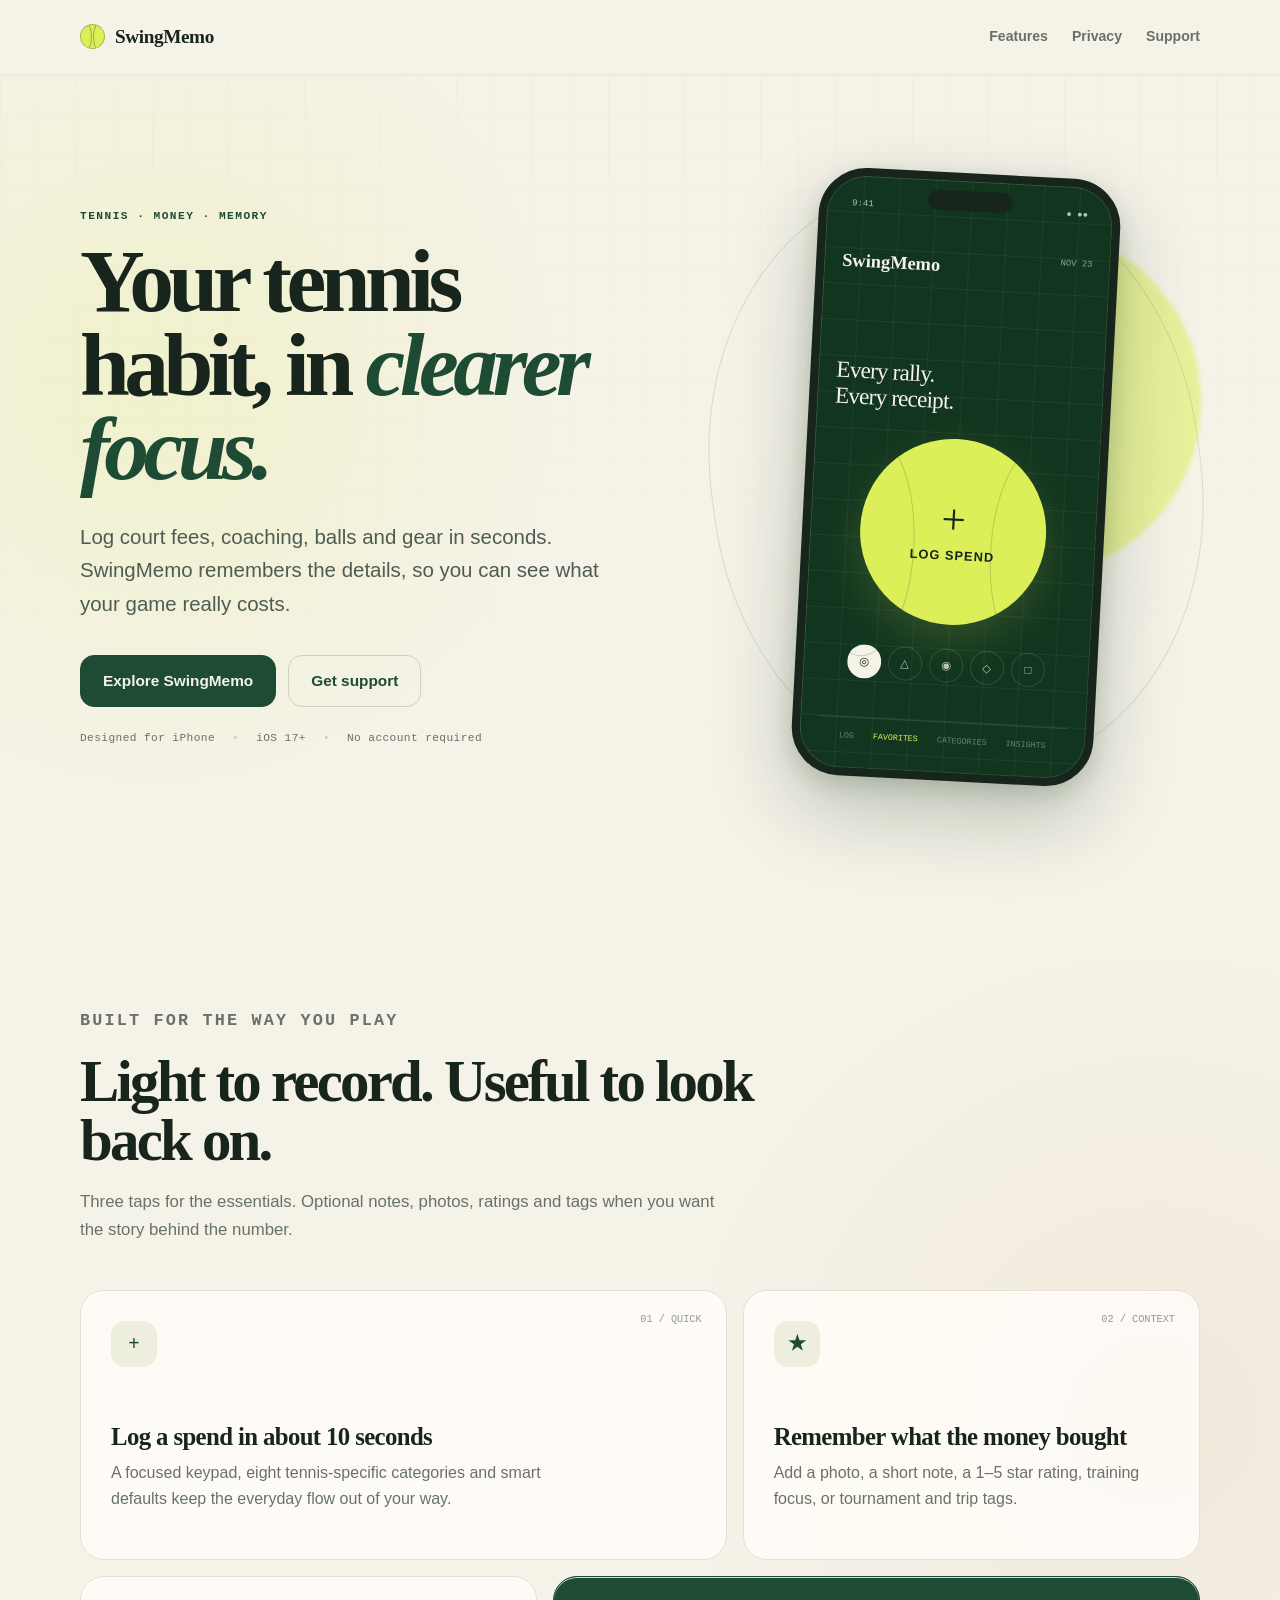
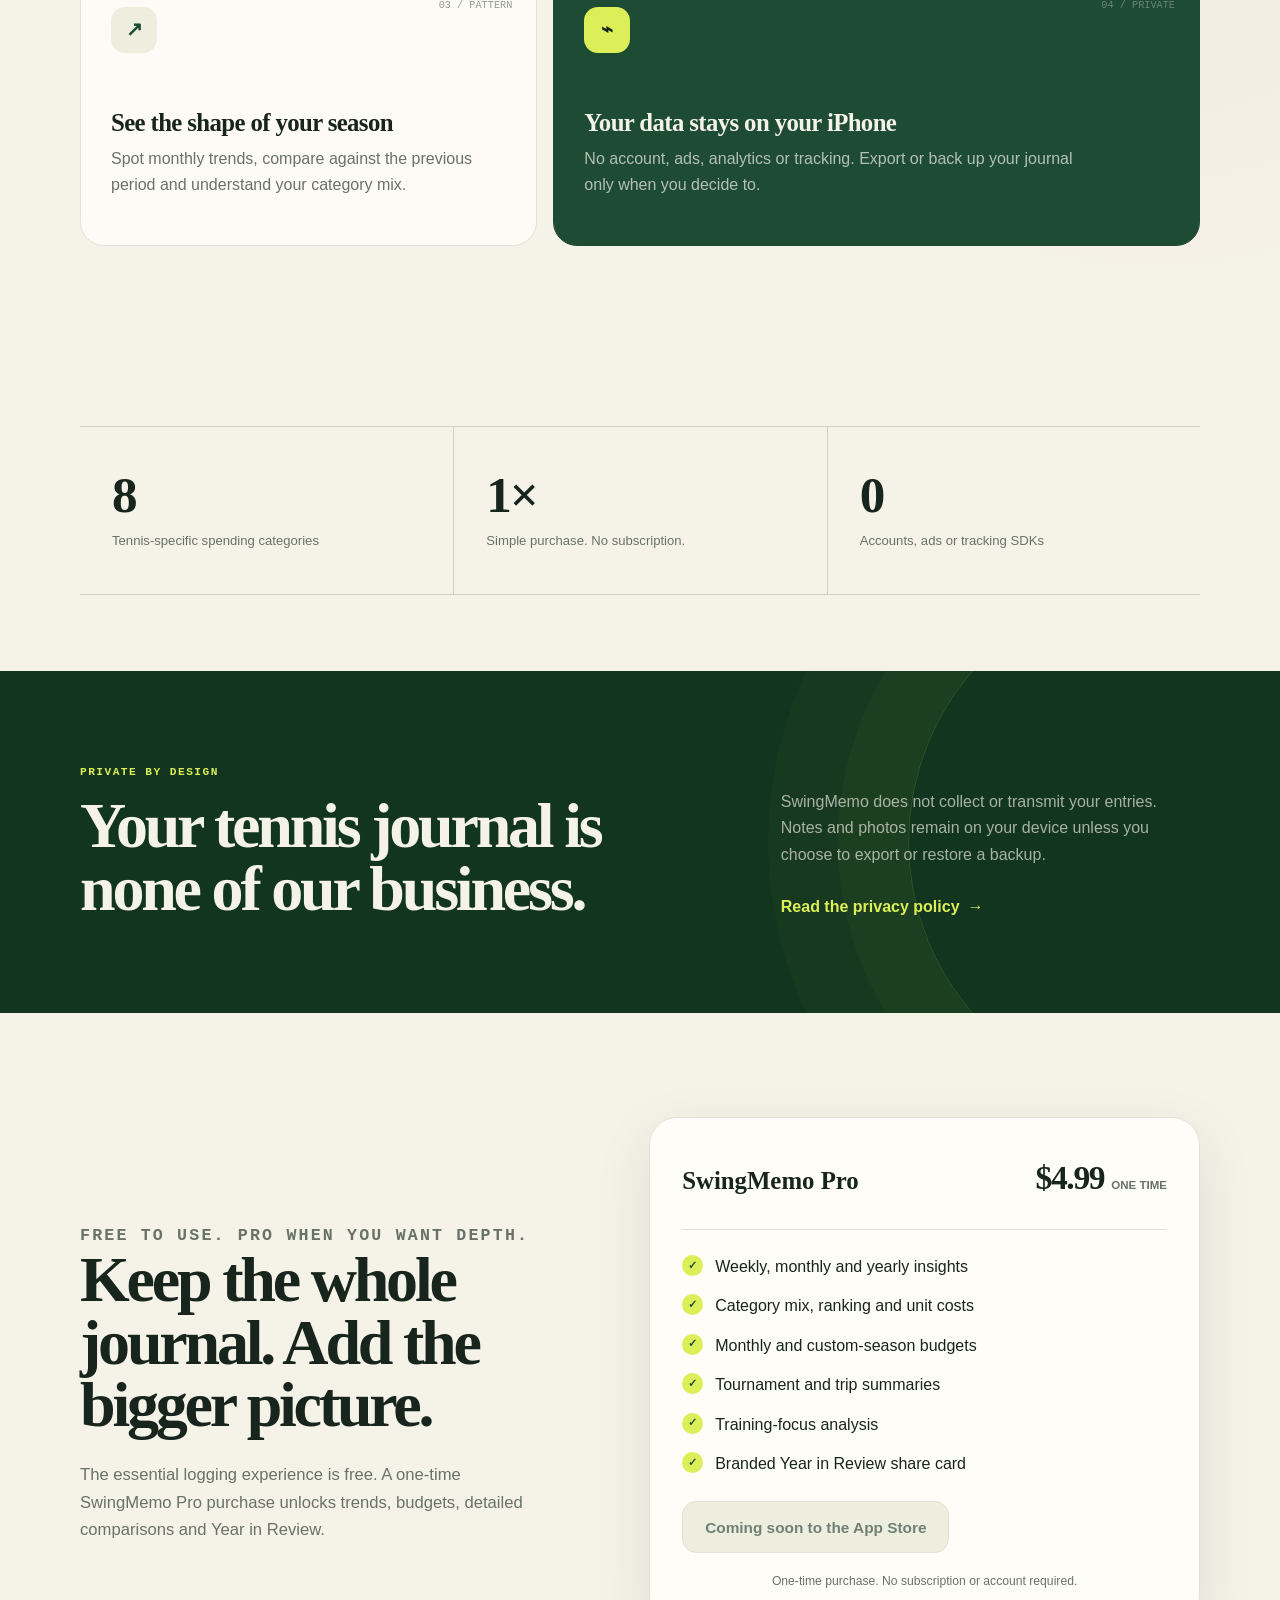
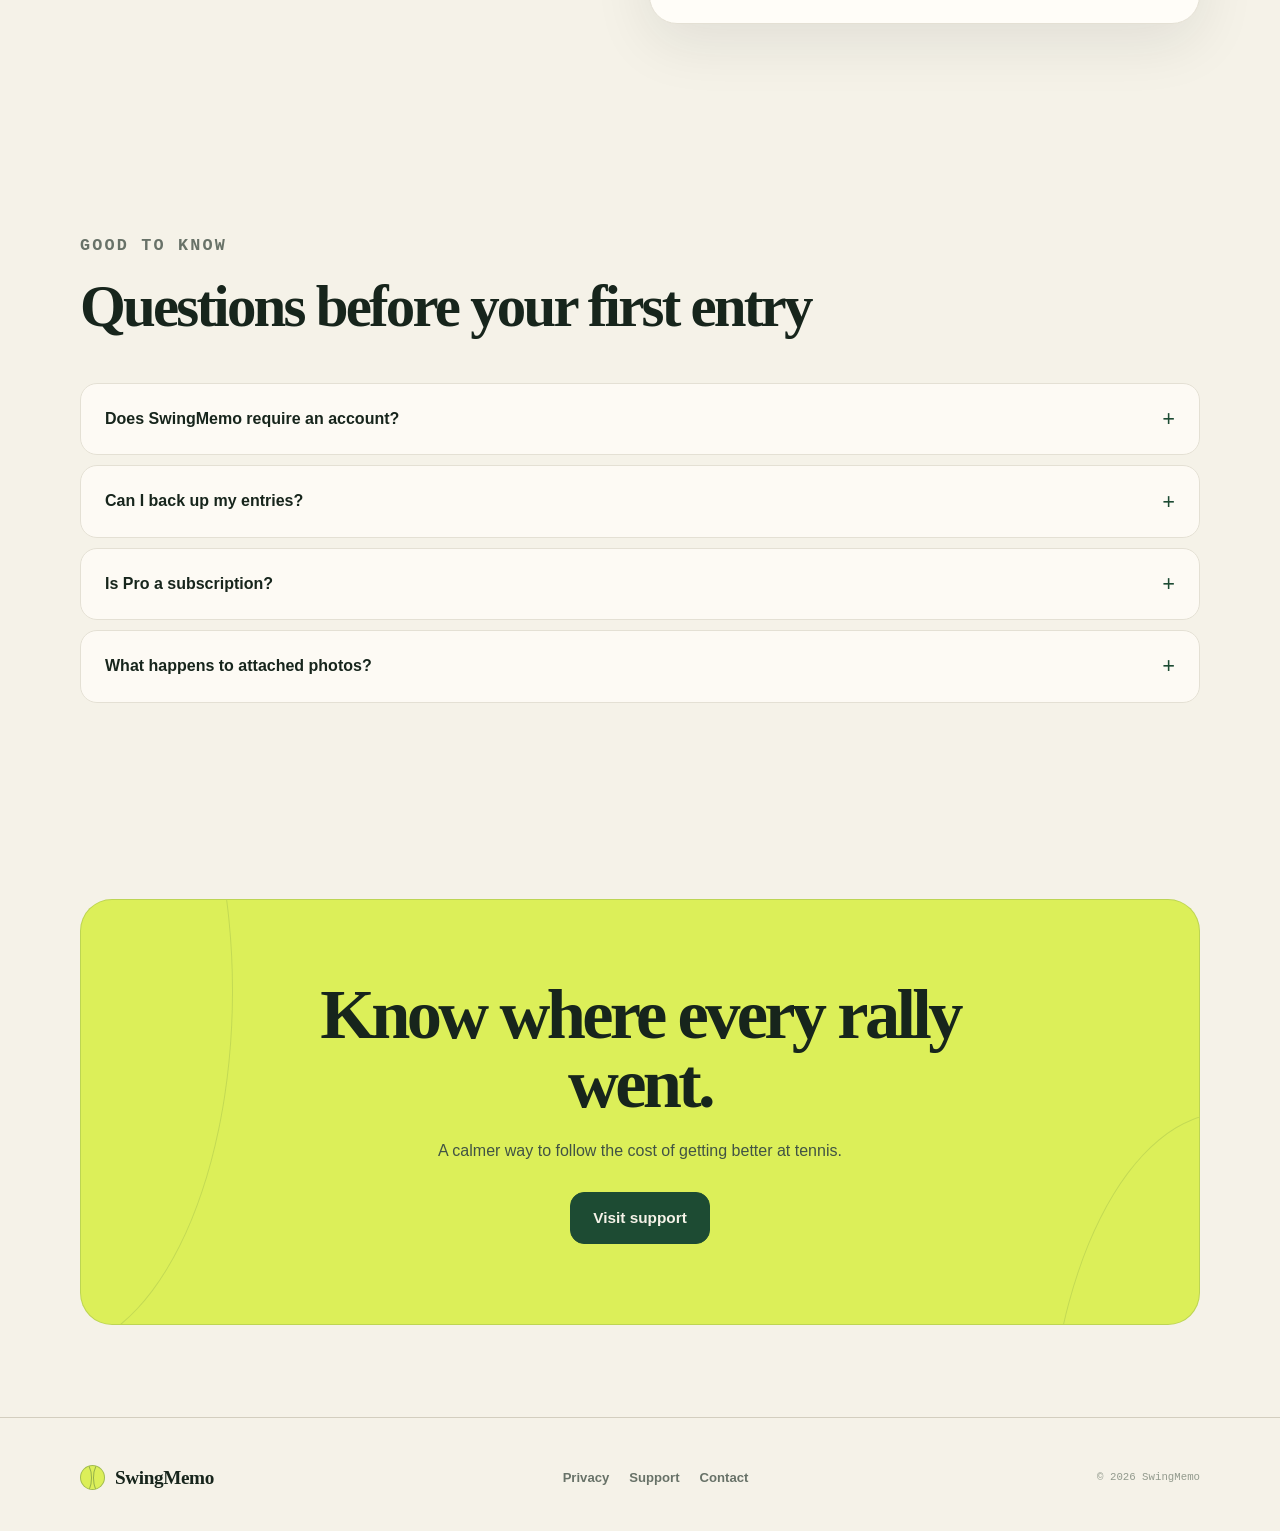
==== index.html @ 62e4d473 "Add files via upload" ====
<!doctype html>
<html lang="en">
<head>
  <meta charset="utf-8">
  <meta name="viewport" content="width=device-width, initial-scale=1">
  <title>SwingMemo — Tennis Expense Journal</title>
  <meta name="description" content="SwingMemo is a private, minimal tennis expense journal. Log court fees, coaching and gear in seconds, then see where your game budget goes.">
  <meta name="theme-color" content="#f5f2e8">
  <meta name="color-scheme" content="light">
  <meta property="og:type" content="website">
  <meta property="og:title" content="SwingMemo — Tennis Expense Journal">
  <meta property="og:description" content="Track every court fee, lesson and can of balls in seconds. See what your tennis habit really costs.">
  <meta property="og:site_name" content="SwingMemo">
  <meta name="twitter:card" content="summary">
  <link rel="icon" href="favicon.svg" type="image/svg+xml">
  <link rel="stylesheet" href="styles.css">
</head>
<body>
  <a class="skip-link" href="#main">Skip to content</a>

  <header class="site-header">
    <nav class="nav container" aria-label="Main navigation">
      <a class="brand" href="index.html" aria-label="SwingMemo home">
        <span class="brand-ball" aria-hidden="true"></span>
        <span>SwingMemo</span>
      </a>
      <div class="nav-links">
        <a href="#features">Features</a>
        <a href="#privacy">Privacy</a>
        <a href="support.html">Support</a>
      </div>
    </nav>
  </header>

  <main id="main">
    <section class="hero container" aria-labelledby="hero-title">
      <div class="hero-copy">
        <p class="eyebrow">Tennis · Money · Memory</p>
        <h1 id="hero-title">Your tennis habit, in <em>clearer focus.</em></h1>
        <p class="hero-lede">Log court fees, coaching, balls and gear in seconds. SwingMemo remembers the details, so you can see what your game really costs.</p>
        <div class="hero-actions">
          <a class="button" href="#features">Explore SwingMemo</a>
          <a class="button secondary" href="support.html">Get support</a>
        </div>
        <p class="hero-note">
          <span>Designed for iPhone</span>
          <span>iOS 17+</span>
          <span>No account required</span>
        </p>
      </div>

      <div class="phone-stage" aria-label="Preview of the SwingMemo home screen">
        <div class="phone">
          <div class="phone-status">
            <span>9:41</span>
            <span>● ●●</span>
          </div>
          <div class="phone-title">
            <span class="phone-brand">SwingMemo</span>
            <span class="phone-date">NOV 23</span>
          </div>
          <p class="phone-copy">Every rally.<br>Every receipt.</p>
          <div class="phone-cta">
            <span class="phone-plus">+</span>
            <span class="phone-cta-label">Log spend</span>
          </div>
          <div class="phone-categories" aria-hidden="true">
            <span>◎</span>
            <span>△</span>
            <span>◉</span>
            <span>◇</span>
            <span>□</span>
          </div>
          <div class="phone-tabs" aria-hidden="true">
            <span>LOG</span>
            <span>FAVORITES</span>
            <span>CATEGORIES</span>
            <span>INSIGHTS</span>
          </div>
        </div>
      </div>
    </section>

    <section class="section container" id="features" aria-labelledby="features-title">
      <div class="section-heading">
        <p class="eyebrow">Built for the way you play</p>
        <h2 id="features-title">Light to record. Useful to look back on.</h2>
        <p>Three taps for the essentials. Optional notes, photos, ratings and tags when you want the story behind the number.</p>
      </div>

      <div class="feature-grid">
        <article class="feature-card">
          <span class="feature-number">01 / QUICK</span>
          <div class="feature-icon" aria-hidden="true">+</div>
          <h3>Log a spend in about 10 seconds</h3>
          <p>A focused keypad, eight tennis-specific categories and smart defaults keep the everyday flow out of your way.</p>
        </article>
        <article class="feature-card">
          <span class="feature-number">02 / CONTEXT</span>
          <div class="feature-icon" aria-hidden="true">★</div>
          <h3>Remember what the money bought</h3>
          <p>Add a photo, a short note, a 1–5 star rating, training focus, or tournament and trip tags.</p>
        </article>
        <article class="feature-card">
          <span class="feature-number">03 / PATTERN</span>
          <div class="feature-icon" aria-hidden="true">↗</div>
          <h3>See the shape of your season</h3>
          <p>Spot monthly trends, compare against the previous period and understand your category mix.</p>
        </article>
        <article class="feature-card dark">
          <span class="feature-number">04 / PRIVATE</span>
          <div class="feature-icon" aria-hidden="true">⌁</div>
          <h3>Your data stays on your iPhone</h3>
          <p>No account, ads, analytics or tracking. Export or back up your journal only when you decide to.</p>
        </article>
      </div>
    </section>

    <section class="section-tight container" aria-label="SwingMemo product principles">
      <div class="metrics">
        <div class="metric">
          <strong>8</strong>
          <span>Tennis-specific spending categories</span>
        </div>
        <div class="metric">
          <strong>1×</strong>
          <span>Simple purchase. No subscription.</span>
        </div>
        <div class="metric">
          <strong>0</strong>
          <span>Accounts, ads or tracking SDKs</span>
        </div>
      </div>
    </section>

    <section class="privacy-band" id="privacy" aria-labelledby="privacy-title">
      <div class="container">
        <div>
          <p class="eyebrow">Private by design</p>
          <h2 id="privacy-title">Your tennis journal is none of our business.</h2>
        </div>
        <div class="privacy-copy">
          <p>SwingMemo does not collect or transmit your entries. Notes and photos remain on your device unless you choose to export or restore a backup.</p>
          <a class="text-link" href="privacy.html">Read the privacy policy</a>
        </div>
      </div>
    </section>

    <section class="section container" aria-labelledby="pricing-title">
      <div class="pricing">
        <div class="pricing-copy">
          <p class="eyebrow">Free to use. Pro when you want depth.</p>
          <h2 id="pricing-title">Keep the whole journal. Add the bigger picture.</h2>
          <p>The essential logging experience is free. A one-time SwingMemo Pro purchase unlocks trends, budgets, detailed comparisons and Year in Review.</p>
        </div>
        <div class="price-card">
          <div class="price-card-header">
            <h3>SwingMemo Pro</h3>
            <div class="price">$4.99 <small>ONE TIME</small></div>
          </div>
          <ul class="check-list">
            <li>Weekly, monthly and yearly insights</li>
            <li>Category mix, ranking and unit costs</li>
            <li>Monthly and custom-season budgets</li>
            <li>Tournament and trip summaries</li>
            <li>Training-focus analysis</li>
            <li>Branded Year in Review share card</li>
          </ul>
          <span class="button disabled" aria-label="Coming soon to the App Store">Coming soon to the App Store</span>
          <p class="price-footnote">One-time purchase. No subscription or account required.</p>
        </div>
      </div>
    </section>

    <section class="section container" aria-labelledby="faq-title">
      <div class="section-heading">
        <p class="eyebrow">Good to know</p>
        <h2 id="faq-title">Questions before your first entry</h2>
      </div>
      <div class="faq-list">
        <details>
          <summary>Does SwingMemo require an account?</summary>
          <p>No. The app works without registration and stores your journal locally on your iPhone.</p>
        </details>
        <details>
          <summary>Can I back up my entries?</summary>
          <p>Yes. You can create a complete SwingMemo backup, export a CSV, or keep daily local snapshots. See the support page for restore guidance.</p>
        </details>
        <details>
          <summary>Is Pro a subscription?</summary>
          <p>No. SwingMemo Pro is a one-time in-app purchase. There is no recurring subscription.</p>
        </details>
        <details>
          <summary>What happens to attached photos?</summary>
          <p>Photos are cropped, resized to a maximum 1600-pixel edge, compressed as JPEG and stripped of metadata before SwingMemo stores them.</p>
        </details>
      </div>
    </section>

    <section class="cta container">
      <div class="cta-card">
        <h2>Know where every rally went.</h2>
        <p>A calmer way to follow the cost of getting better at tennis.</p>
        <a class="button" href="support.html">Visit support</a>
      </div>
    </section>
  </main>

  <footer class="site-footer">
    <div class="footer-row container">
      <a class="brand" href="index.html">
        <span class="brand-ball" aria-hidden="true"></span>
        <span>SwingMemo</span>
      </a>
      <div class="footer-links">
        <a href="privacy.html">Privacy</a>
        <a href="support.html">Support</a>
        <a href="support.html#contact">Contact</a>
      </div>
      <p class="copyright">© 2026 SwingMemo</p>
    </div>
  </footer>
</body>
</html>
---- styles.css ----
:root {
  --paper: #f5f2e8;
  --paper-raised: #fbf9f2;
  --card: #fffdf8;
  --ink: #17251c;
  --forest: #1d4b33;
  --forest-deep: #12351f;
  --tennis: #dcef59;
  --tennis-deep: #b8ce2c;
  --clay: #c4663f;
  --star: #c08a2e;
  --muted: #687268;
  --faint: #929a8d;
  --line: #e4e0d4;
  --line-strong: #d3cebf;
  --surface-tint: #eeeede;
  --serif: Georgia, "Times New Roman", serif;
  --sans: -apple-system, BlinkMacSystemFont, "Segoe UI", Helvetica, Arial, sans-serif;
  --mono: "SFMono-Regular", Consolas, "Liberation Mono", monospace;
  --radius: 24px;
  --shadow: 0 18px 60px rgba(23, 37, 28, 0.09);
}

* {
  box-sizing: border-box;
}

html {
  scroll-behavior: smooth;
}

body {
  margin: 0;
  color: var(--ink);
  background:
    radial-gradient(circle at 12% 8%, rgba(220, 239, 89, 0.2), transparent 27rem),
    radial-gradient(circle at 90% 30%, rgba(196, 102, 63, 0.07), transparent 30rem),
    var(--paper);
  font-family: var(--sans);
  font-size: 16px;
  line-height: 1.65;
  -webkit-font-smoothing: antialiased;
  text-rendering: optimizeLegibility;
}

body::before {
  position: fixed;
  z-index: -1;
  inset: 0;
  background-image:
    linear-gradient(rgba(29, 75, 51, 0.025) 1px, transparent 1px),
    linear-gradient(90deg, rgba(29, 75, 51, 0.025) 1px, transparent 1px);
  background-size: 38px 38px;
  content: "";
  mask-image: linear-gradient(to bottom, black, transparent 78%);
  pointer-events: none;
}

a {
  color: var(--forest);
  text-underline-offset: 0.2em;
}

a:hover {
  color: var(--forest-deep);
}

img,
svg {
  display: block;
  max-width: 100%;
}

button,
input,
textarea {
  font: inherit;
}

.skip-link {
  position: fixed;
  z-index: 100;
  top: 12px;
  left: 12px;
  padding: 10px 16px;
  color: var(--paper);
  background: var(--forest-deep);
  border-radius: 10px;
  transform: translateY(-160%);
}

.skip-link:focus {
  transform: translateY(0);
}

.container {
  width: min(1120px, calc(100% - 40px));
  margin-inline: auto;
}

.site-header {
  position: sticky;
  z-index: 20;
  top: 0;
  border-bottom: 1px solid rgba(228, 224, 212, 0.75);
  background: rgba(245, 242, 232, 0.88);
  backdrop-filter: blur(18px);
}

.nav {
  display: flex;
  min-height: 74px;
  align-items: center;
  justify-content: space-between;
  gap: 24px;
}

.brand {
  display: inline-flex;
  align-items: center;
  gap: 10px;
  color: var(--ink);
  font-family: var(--serif);
  font-size: 1.2rem;
  font-weight: 700;
  letter-spacing: -0.02em;
  text-decoration: none;
}

.brand:hover {
  color: var(--ink);
}

.brand-ball {
  position: relative;
  width: 25px;
  height: 25px;
  flex: 0 0 25px;
  overflow: hidden;
  background: var(--tennis);
  border: 1px solid rgba(29, 75, 51, 0.3);
  border-radius: 50%;
}

.brand-ball::before,
.brand-ball::after {
  position: absolute;
  width: 20px;
  height: 36px;
  border: 1.5px solid rgba(29, 75, 51, 0.38);
  border-radius: 50%;
  content: "";
}

.brand-ball::before {
  top: -7px;
  left: -11px;
}

.brand-ball::after {
  top: -7px;
  right: -11px;
}

.nav-links {
  display: flex;
  align-items: center;
  gap: 24px;
}

.nav-links a {
  color: var(--muted);
  font-size: 0.88rem;
  font-weight: 600;
  text-decoration: none;
}

.nav-links a:hover {
  color: var(--forest);
}

.button {
  display: inline-flex;
  min-height: 52px;
  align-items: center;
  justify-content: center;
  padding: 0 22px;
  color: var(--paper);
  background: var(--forest);
  border: 1px solid var(--forest);
  border-radius: 14px;
  font-size: 0.96rem;
  font-weight: 700;
  text-decoration: none;
  transition: transform 160ms ease, background-color 160ms ease, box-shadow 160ms ease;
}

.button:hover {
  color: white;
  background: var(--forest-deep);
  box-shadow: 0 9px 24px rgba(18, 53, 31, 0.16);
  transform: translateY(-1px);
}

.button.secondary {
  color: var(--forest);
  background: transparent;
  border-color: var(--line-strong);
}

.button.secondary:hover {
  color: var(--forest-deep);
  background: var(--card);
  box-shadow: 0 7px 20px rgba(23, 37, 28, 0.08);
}

.button.disabled {
  cursor: default;
  color: #718076;
  background: var(--surface-tint);
  border-color: var(--line);
}

.button.disabled:hover {
  box-shadow: none;
  transform: none;
}

.eyebrow {
  margin: 0 0 14px;
  color: var(--forest);
  font-family: var(--mono);
  font-size: 0.7rem;
  font-weight: 700;
  letter-spacing: 0.13em;
  text-transform: uppercase;
}

.hero {
  display: grid;
  min-height: calc(100svh - 74px);
  grid-template-columns: minmax(0, 1.04fr) minmax(340px, 0.96fr);
  align-items: center;
  gap: clamp(48px, 8vw, 112px);
  padding-block: 72px 96px;
}

.hero h1,
.page-hero h1 {
  max-width: 780px;
  margin: 0;
  font-family: var(--serif);
  font-size: clamp(3.2rem, 7vw, 6.4rem);
  font-weight: 600;
  letter-spacing: -0.062em;
  line-height: 0.94;
}

.hero h1 em {
  color: var(--forest);
  font-weight: inherit;
}

.hero-lede {
  max-width: 610px;
  margin: 28px 0 0;
  color: #4f5c52;
  font-size: clamp(1.06rem, 1.6vw, 1.28rem);
  line-height: 1.65;
}

.hero-actions {
  display: flex;
  flex-wrap: wrap;
  gap: 12px;
  margin-top: 34px;
}

.hero-note {
  display: flex;
  flex-wrap: wrap;
  gap: 7px 17px;
  margin: 22px 0 0;
  color: var(--muted);
  font-family: var(--mono);
  font-size: 0.7rem;
  letter-spacing: 0.035em;
}

.hero-note span + span::before {
  margin-right: 17px;
  color: var(--line-strong);
  content: "•";
}

.phone-stage {
  position: relative;
  display: grid;
  min-height: 660px;
  place-items: center;
  isolation: isolate;
}

.phone-stage::before {
  position: absolute;
  z-index: -1;
  width: min(530px, 100%);
  aspect-ratio: 0.82;
  border: 1px solid rgba(29, 75, 51, 0.13);
  border-radius: 48%;
  content: "";
  transform: rotate(-8deg);
}

.phone-stage::after {
  position: absolute;
  z-index: -2;
  width: 350px;
  height: 350px;
  background: var(--tennis);
  border-radius: 50%;
  content: "";
  filter: blur(2px);
  opacity: 0.55;
  transform: translate(70px, -75px);
}

.phone {
  position: relative;
  width: 302px;
  height: 608px;
  overflow: hidden;
  padding: 20px 18px;
  color: var(--paper);
  background:
    linear-gradient(rgba(245, 242, 232, 0.055) 1px, transparent 1px),
    linear-gradient(90deg, rgba(245, 242, 232, 0.055) 1px, transparent 1px),
    var(--forest-deep);
  background-size: 36px 36px;
  border: 8px solid var(--ink);
  border-radius: 48px;
  box-shadow:
    0 32px 80px rgba(18, 53, 31, 0.26),
    0 8px 24px rgba(18, 53, 31, 0.16),
    inset 0 0 0 1px rgba(255, 255, 255, 0.12);
  transform: rotate(3deg);
}

.phone::before {
  position: absolute;
  top: 10px;
  left: 50%;
  width: 85px;
  height: 20px;
  background: var(--ink);
  border-radius: 999px;
  content: "";
  transform: translateX(-50%);
}

.phone-status {
  display: flex;
  padding: 1px 7px 0;
  justify-content: space-between;
  color: rgba(245, 242, 232, 0.72);
  font-family: var(--mono);
  font-size: 0.56rem;
}

.phone-title {
  display: flex;
  margin-top: 34px;
  align-items: start;
  justify-content: space-between;
}

.phone-brand {
  font-family: var(--serif);
  font-size: 1.15rem;
  font-weight: 700;
}

.phone-date {
  color: rgba(245, 242, 232, 0.58);
  font-family: var(--mono);
  font-size: 0.55rem;
}

.phone-copy {
  margin: 82px 0 0;
  font-family: var(--serif);
  font-size: 1.45rem;
  letter-spacing: -0.035em;
  line-height: 1.1;
}

.phone-cta {
  position: relative;
  display: grid;
  width: 186px;
  height: 186px;
  margin: 25px auto 0;
  place-content: center;
  color: var(--ink);
  background: var(--tennis);
  border-radius: 50%;
  box-shadow: 0 15px 40px rgba(220, 239, 89, 0.16);
  text-align: center;
}

.phone-cta::before,
.phone-cta::after {
  position: absolute;
  width: 95px;
  height: 220px;
  border: 1px solid rgba(29, 75, 51, 0.22);
  border-radius: 50%;
  content: "";
}

.phone-cta::before {
  left: -42px;
}

.phone-cta::after {
  right: -42px;
}

.phone-plus {
  font-family: var(--serif);
  font-size: 2.7rem;
  line-height: 1;
}

.phone-cta-label {
  margin-top: 4px;
  font-size: 0.8rem;
  font-weight: 800;
  letter-spacing: 0.08em;
  text-transform: uppercase;
}

.phone-categories {
  display: flex;
  margin-top: 24px;
  justify-content: center;
  gap: 7px;
}

.phone-categories span {
  display: grid;
  width: 34px;
  height: 34px;
  place-items: center;
  color: rgba(245, 242, 232, 0.76);
  border: 1px solid rgba(245, 242, 232, 0.13);
  border-radius: 50%;
  font-family: var(--serif);
  font-size: 0.72rem;
}

.phone-categories span:first-child {
  color: var(--ink);
  background: var(--paper);
}

.phone-tabs {
  position: absolute;
  right: 18px;
  bottom: 14px;
  left: 18px;
  display: flex;
  padding: 11px 12px;
  justify-content: space-around;
  border-top: 1px solid rgba(245, 242, 232, 0.12);
  color: rgba(245, 242, 232, 0.4);
  font-family: var(--mono);
  font-size: 0.52rem;
}

.phone-tabs span:nth-child(2) {
  color: var(--tennis);
}

.section {
  padding-block: 104px;
}

.section-tight {
  padding-block: 76px;
}

.section-heading {
  display: grid;
  max-width: 760px;
  gap: 18px;
  margin-bottom: 46px;
}

.section-heading.center {
  margin-inline: auto;
  text-align: center;
}

.section-heading h2 {
  margin: 0;
  font-family: var(--serif);
  font-size: clamp(2.25rem, 4.6vw, 4.1rem);
  font-weight: 600;
  letter-spacing: -0.047em;
  line-height: 1;
}

.section-heading p {
  max-width: 650px;
  margin: 0;
  color: var(--muted);
  font-size: 1.05rem;
}

.section-heading.center p {
  margin-inline: auto;
}

.feature-grid {
  display: grid;
  grid-template-columns: repeat(12, 1fr);
  gap: 16px;
}

.feature-card {
  position: relative;
  min-height: 270px;
  overflow: hidden;
  padding: 30px;
  background: rgba(255, 253, 248, 0.86);
  border: 1px solid var(--line);
  border-radius: var(--radius);
  box-shadow: 0 1px 0 rgba(255, 255, 255, 0.8) inset;
}

.feature-card:nth-child(1),
.feature-card:nth-child(4) {
  grid-column: span 7;
}

.feature-card:nth-child(2),
.feature-card:nth-child(3) {
  grid-column: span 5;
}

.feature-card.dark {
  color: var(--paper);
  background: var(--forest);
  border-color: var(--forest);
}

.feature-icon {
  display: grid;
  width: 46px;
  height: 46px;
  margin-bottom: 56px;
  place-items: center;
  color: var(--forest);
  background: var(--surface-tint);
  border-radius: 14px;
  font-family: var(--serif);
  font-size: 1.25rem;
  font-weight: 700;
}

.feature-card.dark .feature-icon {
  color: var(--ink);
  background: var(--tennis);
}

.feature-card h3 {
  margin: 0 0 9px;
  font-family: var(--serif);
  font-size: 1.55rem;
  letter-spacing: -0.025em;
  line-height: 1.12;
}

.feature-card p {
  max-width: 490px;
  margin: 0;
  color: var(--muted);
}

.feature-card.dark p {
  color: rgba(245, 242, 232, 0.7);
}

.feature-number {
  position: absolute;
  top: 20px;
  right: 24px;
  color: var(--faint);
  font-family: var(--mono);
  font-size: 0.64rem;
}

.feature-card.dark .feature-number {
  color: rgba(245, 242, 232, 0.35);
}

.metrics {
  display: grid;
  grid-template-columns: repeat(3, 1fr);
  border-block: 1px solid var(--line-strong);
}

.metric {
  padding: 42px 32px;
}

.metric + .metric {
  border-left: 1px solid var(--line-strong);
}

.metric strong {
  display: block;
  font-family: var(--serif);
  font-size: clamp(2rem, 4vw, 3.5rem);
  font-weight: 600;
  letter-spacing: -0.04em;
  line-height: 1;
}

.metric span {
  display: block;
  margin-top: 10px;
  color: var(--muted);
  font-size: 0.82rem;
}

.privacy-band {
  position: relative;
  overflow: hidden;
  padding-block: 92px;
  color: var(--paper);
  background: var(--forest-deep);
}

.privacy-band::after {
  position: absolute;
  top: 50%;
  right: -150px;
  width: 520px;
  height: 520px;
  border: 1px solid rgba(220, 239, 89, 0.15);
  border-radius: 50%;
  box-shadow:
    0 0 0 70px rgba(220, 239, 89, 0.025),
    0 0 0 140px rgba(220, 239, 89, 0.018);
  content: "";
  transform: translateY(-50%);
}

.privacy-band .container {
  position: relative;
  z-index: 1;
  display: grid;
  grid-template-columns: 1.2fr 0.8fr;
  align-items: end;
  gap: 72px;
}

.privacy-band h2 {
  max-width: 680px;
  margin: 0;
  font-family: var(--serif);
  font-size: clamp(2.4rem, 5vw, 4.8rem);
  font-weight: 600;
  letter-spacing: -0.05em;
  line-height: 0.98;
}

.privacy-band .eyebrow {
  color: var(--tennis);
}

.privacy-copy p {
  margin: 0 0 26px;
  color: rgba(245, 242, 232, 0.66);
}

.text-link {
  display: inline-flex;
  align-items: center;
  gap: 8px;
  color: var(--tennis);
  font-weight: 700;
  text-decoration: none;
}

.text-link:hover {
  color: white;
}

.text-link::after {
  content: "→";
}

.pricing {
  display: grid;
  grid-template-columns: 0.92fr 1.08fr;
  align-items: center;
  gap: clamp(44px, 8vw, 100px);
}

.pricing-copy h2 {
  max-width: 650px;
  margin: 0;
  font-family: var(--serif);
  font-size: clamp(2.4rem, 5vw, 4.7rem);
  font-weight: 600;
  letter-spacing: -0.05em;
  line-height: 0.98;
}

.pricing-copy p {
  max-width: 560px;
  margin: 24px 0 0;
  color: var(--muted);
  font-size: 1.04rem;
}

.price-card {
  padding: 32px;
  background: var(--card);
  border: 1px solid var(--line);
  border-radius: 28px;
  box-shadow: var(--shadow);
}

.price-card-header {
  display: flex;
  align-items: baseline;
  justify-content: space-between;
  gap: 16px;
  padding-bottom: 24px;
  border-bottom: 1px solid var(--line);
}

.price-card h3 {
  margin: 0;
  font-family: var(--serif);
  font-size: 1.55rem;
}

.price {
  font-family: var(--serif);
  font-size: 2.1rem;
  font-weight: 600;
  letter-spacing: -0.04em;
}

.price small {
  color: var(--muted);
  font-family: var(--sans);
  font-size: 0.72rem;
  font-weight: 600;
  letter-spacing: 0;
}

.check-list {
  display: grid;
  gap: 13px;
  margin: 24px 0;
  padding: 0;
  list-style: none;
}

.check-list li {
  display: grid;
  grid-template-columns: 23px 1fr;
  align-items: start;
  gap: 10px;
}

.check-list li::before {
  display: grid;
  width: 21px;
  height: 21px;
  margin-top: 1px;
  place-items: center;
  color: var(--forest);
  background: var(--tennis);
  border-radius: 50%;
  content: "✓";
  font-size: 0.68rem;
  font-weight: 900;
}

.price-footnote {
  margin: 18px 0 0;
  color: var(--muted);
  font-size: 0.76rem;
  text-align: center;
}

.faq-list {
  display: grid;
  gap: 10px;
}

.faq-list details {
  padding: 0 24px;
  background: rgba(255, 253, 248, 0.78);
  border: 1px solid var(--line);
  border-radius: 17px;
}

.faq-list summary {
  position: relative;
  padding: 22px 36px 22px 0;
  font-weight: 700;
  cursor: pointer;
  list-style: none;
}

.faq-list summary::-webkit-details-marker {
  display: none;
}

.faq-list summary::after {
  position: absolute;
  top: 50%;
  right: 0;
  content: "+";
  color: var(--forest);
  font-family: var(--serif);
  font-size: 1.4rem;
  transform: translateY(-50%);
}

.faq-list details[open] summary::after {
  content: "−";
}

.faq-list details p {
  max-width: 720px;
  margin: -4px 0 22px;
  color: var(--muted);
}

.cta {
  padding-block: 92px;
  text-align: center;
}

.cta-card {
  position: relative;
  overflow: hidden;
  padding: clamp(42px, 8vw, 80px) 24px;
  background: var(--tennis);
  border: 1px solid rgba(29, 75, 51, 0.16);
  border-radius: 32px;
}

.cta-card::before,
.cta-card::after {
  position: absolute;
  width: 360px;
  height: 720px;
  border: 1px solid rgba(29, 75, 51, 0.13);
  border-radius: 50%;
  content: "";
}

.cta-card::before {
  top: -270px;
  left: -210px;
}

.cta-card::after {
  right: -210px;
  bottom: -510px;
}

.cta-card h2,
.cta-card p,
.cta-card .button {
  position: relative;
  z-index: 1;
}

.cta-card h2 {
  max-width: 700px;
  margin: 0 auto;
  font-family: var(--serif);
  font-size: clamp(2.5rem, 5.5vw, 4.8rem);
  font-weight: 600;
  letter-spacing: -0.052em;
  line-height: 0.98;
}

.cta-card p {
  max-width: 560px;
  margin: 20px auto 28px;
  color: #415344;
}

.site-footer {
  padding: 40px 0 34px;
  border-top: 1px solid var(--line-strong);
}

.footer-row {
  display: flex;
  align-items: center;
  justify-content: space-between;
  gap: 24px;
}

.footer-links {
  display: flex;
  flex-wrap: wrap;
  gap: 20px;
}

.footer-links a {
  color: var(--muted);
  font-size: 0.82rem;
  font-weight: 600;
  text-decoration: none;
}

.footer-links a:hover {
  color: var(--forest);
}

.copyright {
  color: var(--faint);
  font-family: var(--mono);
  font-size: 0.67rem;
}

.page-hero {
  padding-block: 88px 66px;
  border-bottom: 1px solid var(--line-strong);
}

.page-hero h1 {
  max-width: 920px;
  font-size: clamp(3rem, 7vw, 6rem);
}

.page-lede {
  max-width: 690px;
  margin: 26px 0 0;
  color: var(--muted);
  font-size: 1.1rem;
}

.meta-line {
  display: flex;
  flex-wrap: wrap;
  gap: 8px 18px;
  margin-top: 28px;
  color: var(--faint);
  font-family: var(--mono);
  font-size: 0.68rem;
}

.legal-layout {
  display: grid;
  grid-template-columns: 220px minmax(0, 760px);
  justify-content: space-between;
  gap: 56px;
  padding-block: 72px 110px;
}

.legal-toc {
  position: sticky;
  top: 102px;
  height: fit-content;
}

.legal-toc strong {
  display: block;
  margin-bottom: 14px;
  font-family: var(--mono);
  font-size: 0.66rem;
  letter-spacing: 0.1em;
  text-transform: uppercase;
}

.legal-toc a {
  display: block;
  padding: 5px 0;
  color: var(--muted);
  font-size: 0.83rem;
  text-decoration: none;
}

.legal-toc a:hover {
  color: var(--forest);
}

.legal-content {
  min-width: 0;
}

.policy-summary {
  display: grid;
  grid-template-columns: repeat(2, 1fr);
  gap: 12px;
  margin-bottom: 52px;
}

.policy-summary div {
  padding: 22px;
  background: var(--card);
  border: 1px solid var(--line);
  border-radius: 18px;
}

.policy-summary strong {
  display: block;
  font-family: var(--serif);
  font-size: 1.05rem;
}

.policy-summary span {
  display: block;
  margin-top: 4px;
  color: var(--muted);
  font-size: 0.82rem;
}

.legal-content section {
  scroll-margin-top: 100px;
}

.legal-content section + section {
  margin-top: 46px;
  padding-top: 44px;
  border-top: 1px solid var(--line);
}

.legal-content h2 {
  margin: 0 0 16px;
  font-family: var(--serif);
  font-size: 2rem;
  letter-spacing: -0.035em;
  line-height: 1.12;
}

.legal-content h3 {
  margin: 26px 0 8px;
  font-family: var(--serif);
  font-size: 1.15rem;
}

.legal-content p,
.legal-content li {
  color: #49564d;
}

.legal-content ul {
  padding-left: 22px;
}

.legal-content li + li {
  margin-top: 7px;
}

.callout {
  margin: 26px 0;
  padding: 22px 24px;
  background: var(--surface-tint);
  border-left: 3px solid var(--forest);
  border-radius: 0 14px 14px 0;
}

.callout p {
  margin: 0;
}

.contact-panel {
  display: flex;
  align-items: center;
  justify-content: space-between;
  gap: 24px;
  margin-top: 30px;
  padding: 28px;
  background: var(--forest);
  border-radius: 20px;
  color: var(--paper);
}

.contact-panel h2 {
  margin: 0 0 5px;
}

.contact-panel p {
  margin: 0;
  color: rgba(245, 242, 232, 0.68);
}

.contact-panel .button {
  flex: 0 0 auto;
  color: var(--ink);
  background: var(--tennis);
  border-color: var(--tennis);
}

.support-grid {
  display: grid;
  grid-template-columns: 0.84fr 1.16fr;
  gap: 16px;
  padding-top: 72px;
}

.support-card {
  padding: 30px;
  background: var(--card);
  border: 1px solid var(--line);
  border-radius: var(--radius);
}

.support-card.dark {
  color: var(--paper);
  background: var(--forest-deep);
  border-color: var(--forest-deep);
}

.support-card h2 {
  margin: 0 0 14px;
  font-family: var(--serif);
  font-size: 1.8rem;
  letter-spacing: -0.03em;
}

.support-card p {
  color: var(--muted);
}

.support-card.dark p {
  color: rgba(245, 242, 232, 0.67);
}

.support-email {
  display: inline-block;
  margin: 11px 0 18px;
  color: var(--tennis);
  font-family: var(--serif);
  font-size: clamp(1.3rem, 3vw, 2rem);
  font-weight: 600;
  letter-spacing: -0.03em;
  overflow-wrap: anywhere;
}

.support-email:hover {
  color: white;
}

.contact-details {
  display: grid;
  gap: 10px;
  padding: 0;
  color: rgba(245, 242, 232, 0.7);
  font-size: 0.82rem;
  list-style: none;
}

.contact-details li {
  display: grid;
  grid-template-columns: 18px 1fr;
  gap: 8px;
}

.contact-details li::before {
  color: var(--tennis);
  content: "→";
}

.help-grid {
  display: grid;
  grid-template-columns: repeat(2, 1fr);
  gap: 12px;
  padding-block: 16px 94px;
}

.help-grid article {
  padding: 26px;
  background: rgba(255, 253, 248, 0.75);
  border: 1px solid var(--line);
  border-radius: 20px;
}

.help-grid h3 {
  margin: 0 0 8px;
  font-family: var(--serif);
  font-size: 1.25rem;
}

.help-grid p {
  margin: 0;
  color: var(--muted);
  font-size: 0.92rem;
}

@media (max-width: 900px) {
  .hero {
    min-height: auto;
    grid-template-columns: 1fr;
    padding-block: 64px 80px;
  }

  .hero-copy {
    text-align: center;
  }

  .hero h1,
  .hero-lede {
    margin-inline: auto;
  }

  .hero-actions,
  .hero-note {
    justify-content: center;
  }

  .phone-stage {
    min-height: 640px;
  }

  .privacy-band .container,
  .pricing,
  .support-grid {
    grid-template-columns: 1fr;
  }

  .privacy-band .container {
    gap: 32px;
  }

  .legal-layout {
    grid-template-columns: 1fr;
  }

  .legal-toc {
    position: static;
    display: flex;
    flex-wrap: wrap;
    gap: 5px 18px;
    padding-bottom: 24px;
    border-bottom: 1px solid var(--line);
  }

  .legal-toc strong {
    flex-basis: 100%;
  }
}

@media (max-width: 700px) {
  .container {
    width: min(100% - 28px, 1120px);
  }

  .nav {
    min-height: 66px;
  }

  .nav-links {
    gap: 15px;
  }

  .nav-links a:first-child {
    display: none;
  }

  .hero {
    padding-top: 52px;
  }

  .hero h1,
  .page-hero h1 {
    font-size: clamp(2.85rem, 14vw, 4.4rem);
  }

  .hero-actions .button {
    width: 100%;
  }

  .hero-note span + span::before {
    content: none;
  }

  .phone-stage {
    min-height: 580px;
  }

  .phone {
    width: 270px;
    height: 544px;
    border-radius: 43px;
  }

  .phone-copy {
    margin-top: 66px;
  }

  .phone-cta {
    width: 164px;
    height: 164px;
  }

  .section {
    padding-block: 76px;
  }

  .section-heading {
    margin-bottom: 32px;
  }

  .feature-grid {
    grid-template-columns: 1fr;
  }

  .feature-card {
    min-height: 240px;
  }

  .feature-card:nth-child(n) {
    grid-column: auto;
  }

  .feature-icon {
    margin-bottom: 38px;
  }

  .metrics {
    grid-template-columns: 1fr;
  }

  .metric {
    padding: 28px 0;
  }

  .metric + .metric {
    border-top: 1px solid var(--line-strong);
    border-left: 0;
  }

  .privacy-band {
    padding-block: 72px;
  }

  .policy-summary,
  .help-grid {
    grid-template-columns: 1fr;
  }

  .legal-layout {
    padding-top: 44px;
  }

  .contact-panel {
    align-items: stretch;
    flex-direction: column;
  }

  .support-grid {
    padding-top: 44px;
  }

  .footer-row {
    align-items: flex-start;
    flex-direction: column;
  }
}

@media (prefers-reduced-motion: reduce) {
  html {
    scroll-behavior: auto;
  }

  *,
  *::before,
  *::after {
    transition-duration: 0.01ms !important;
  }
}
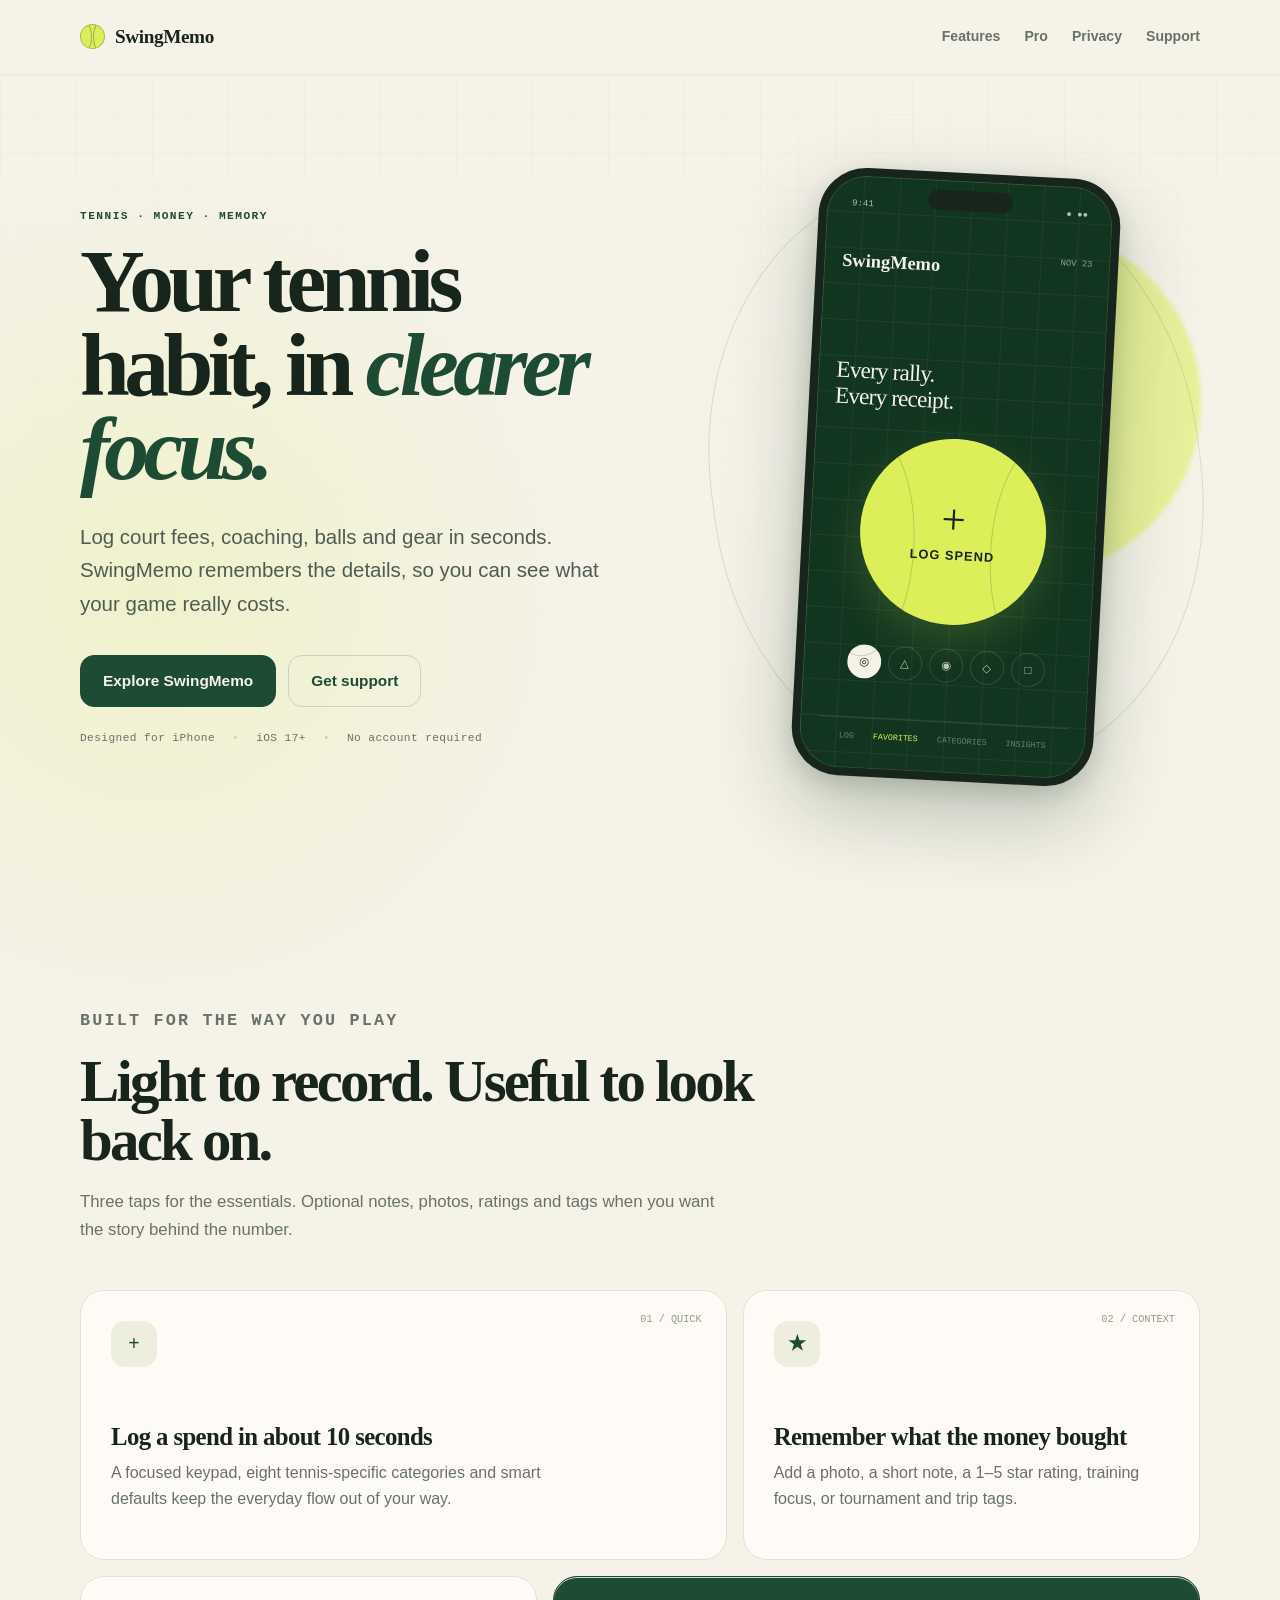
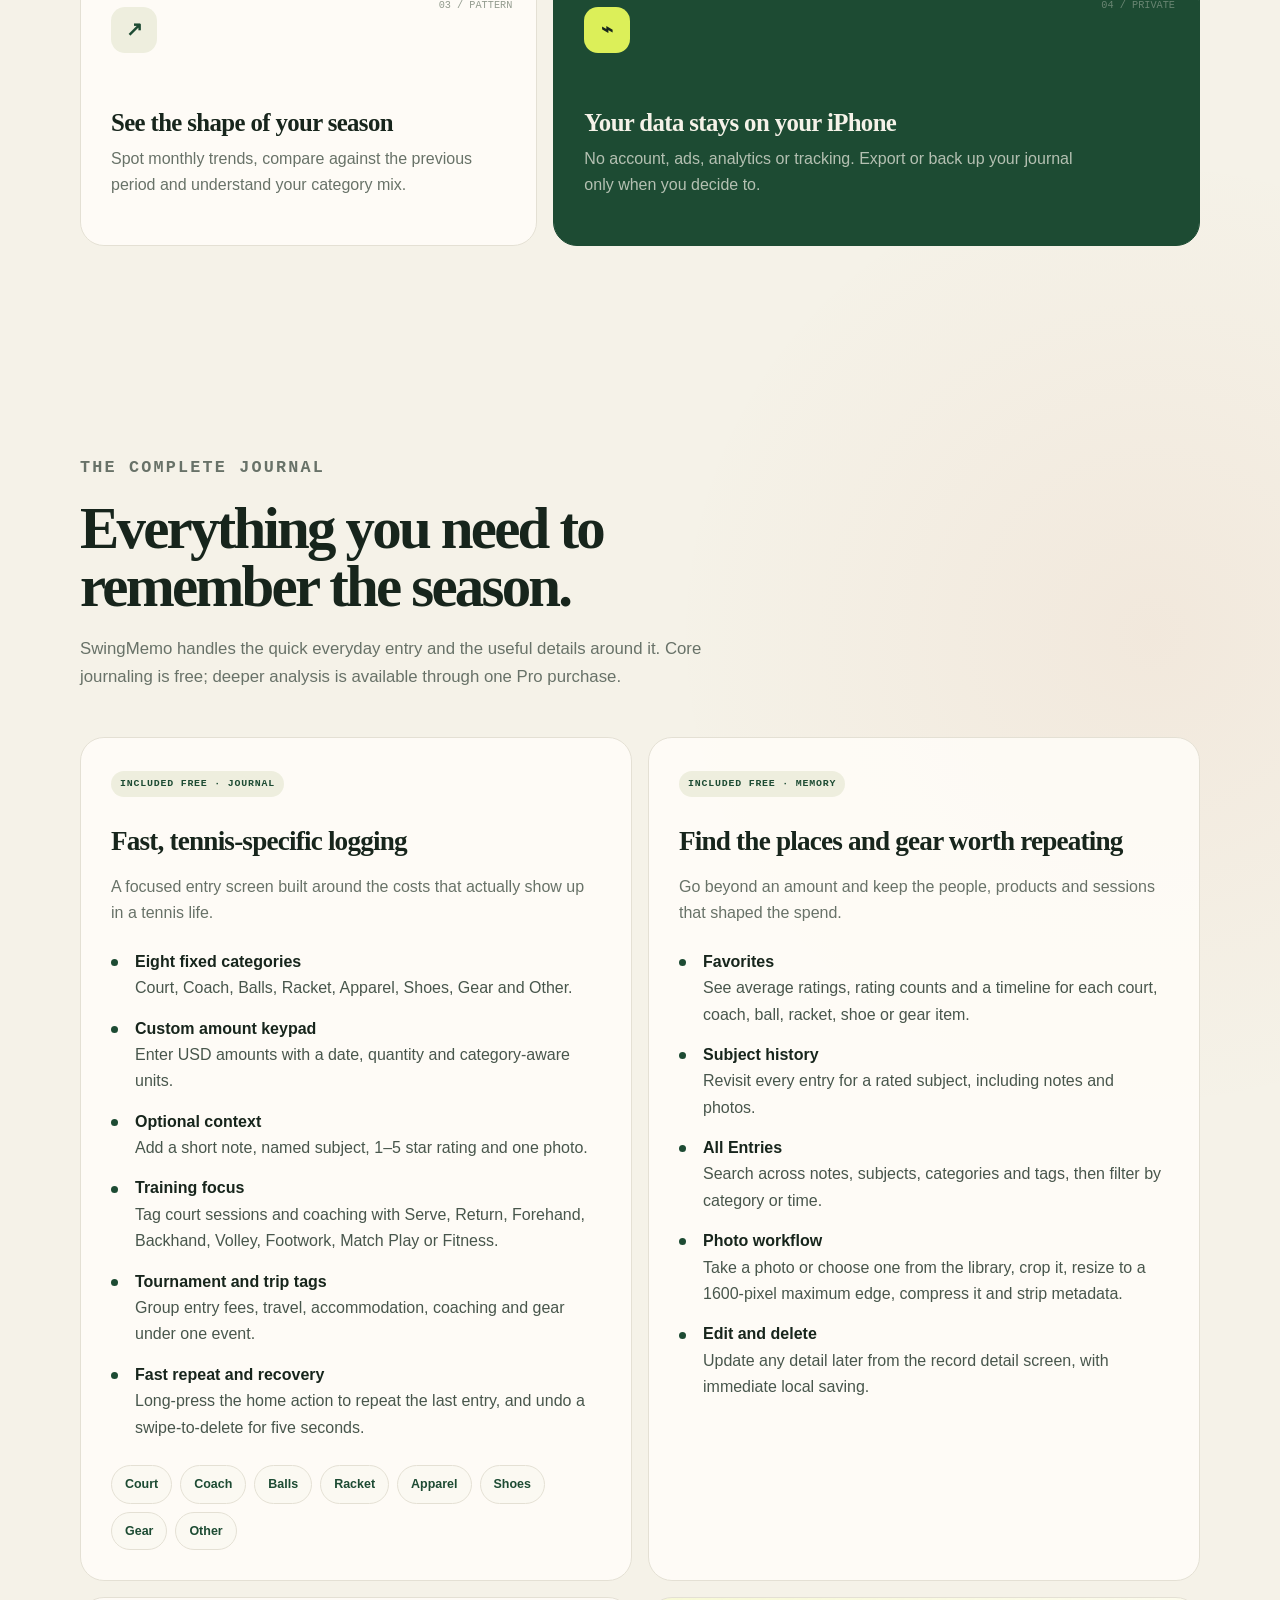
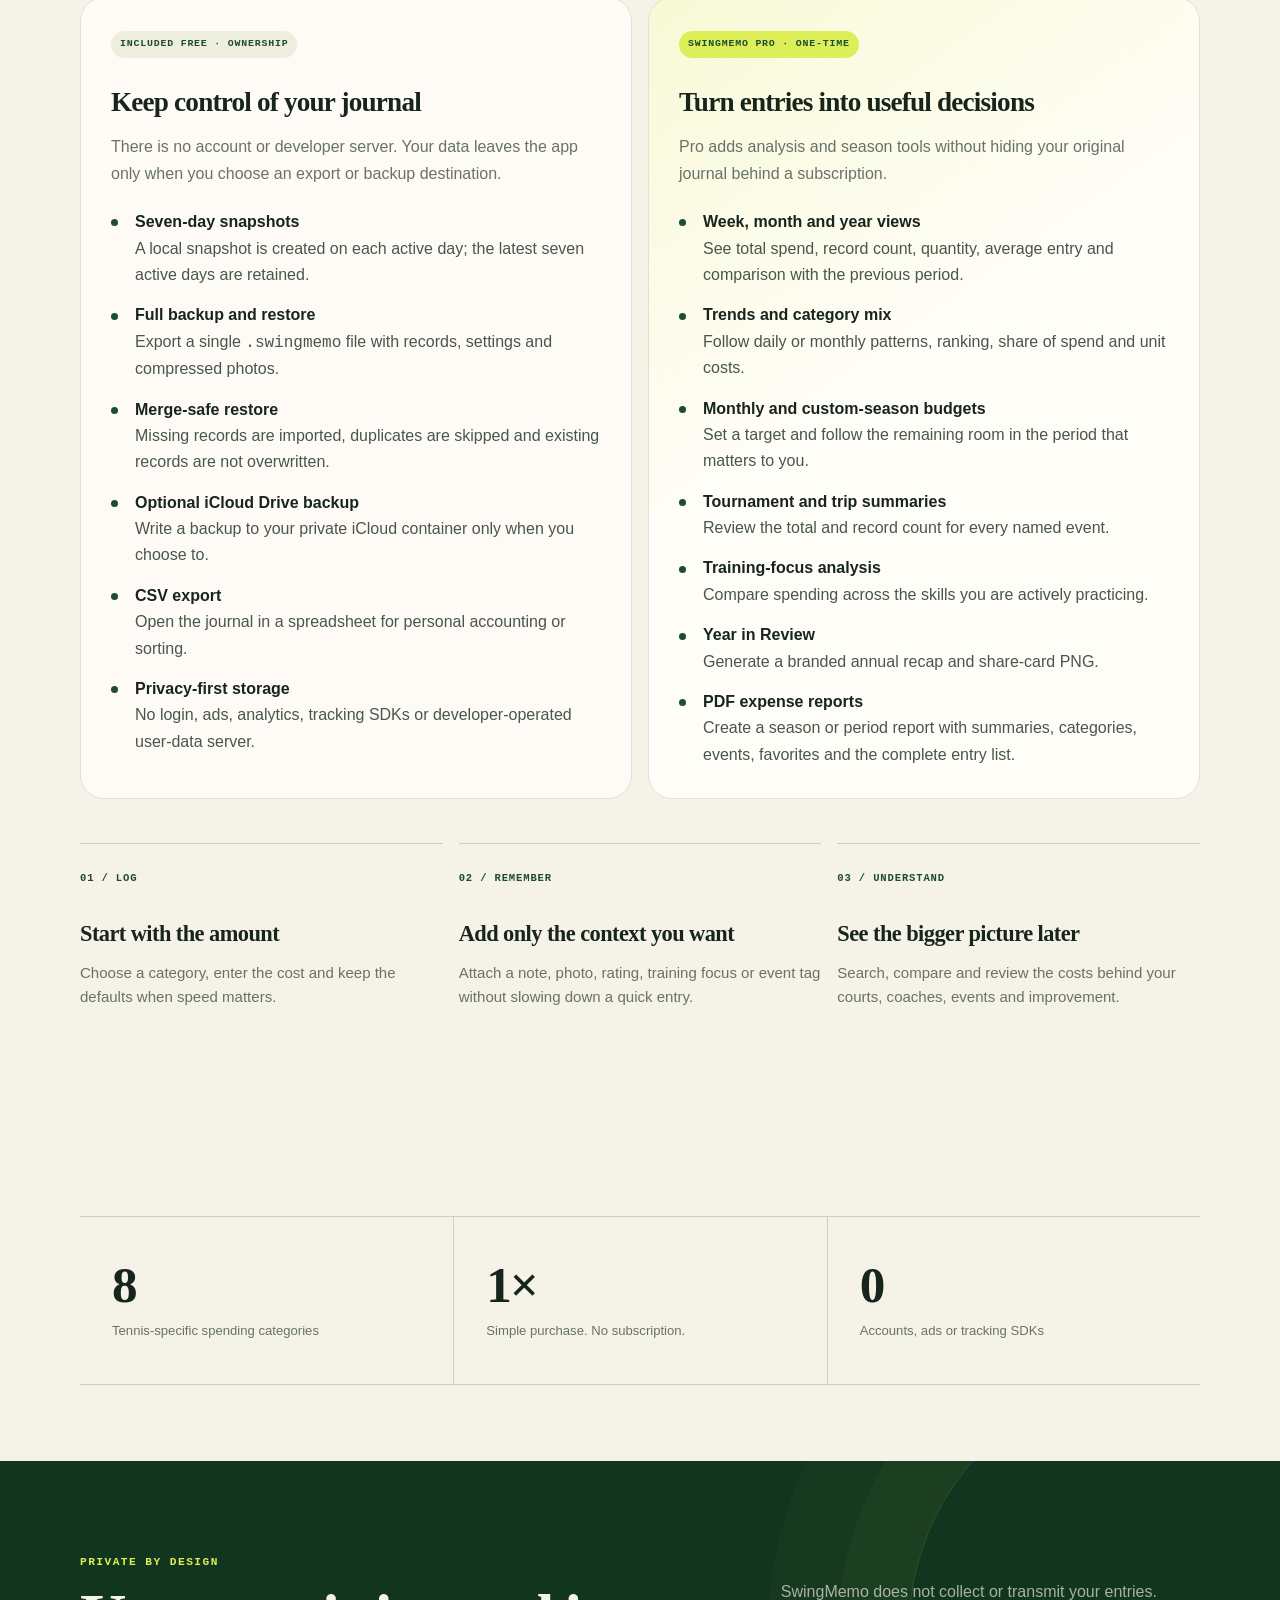
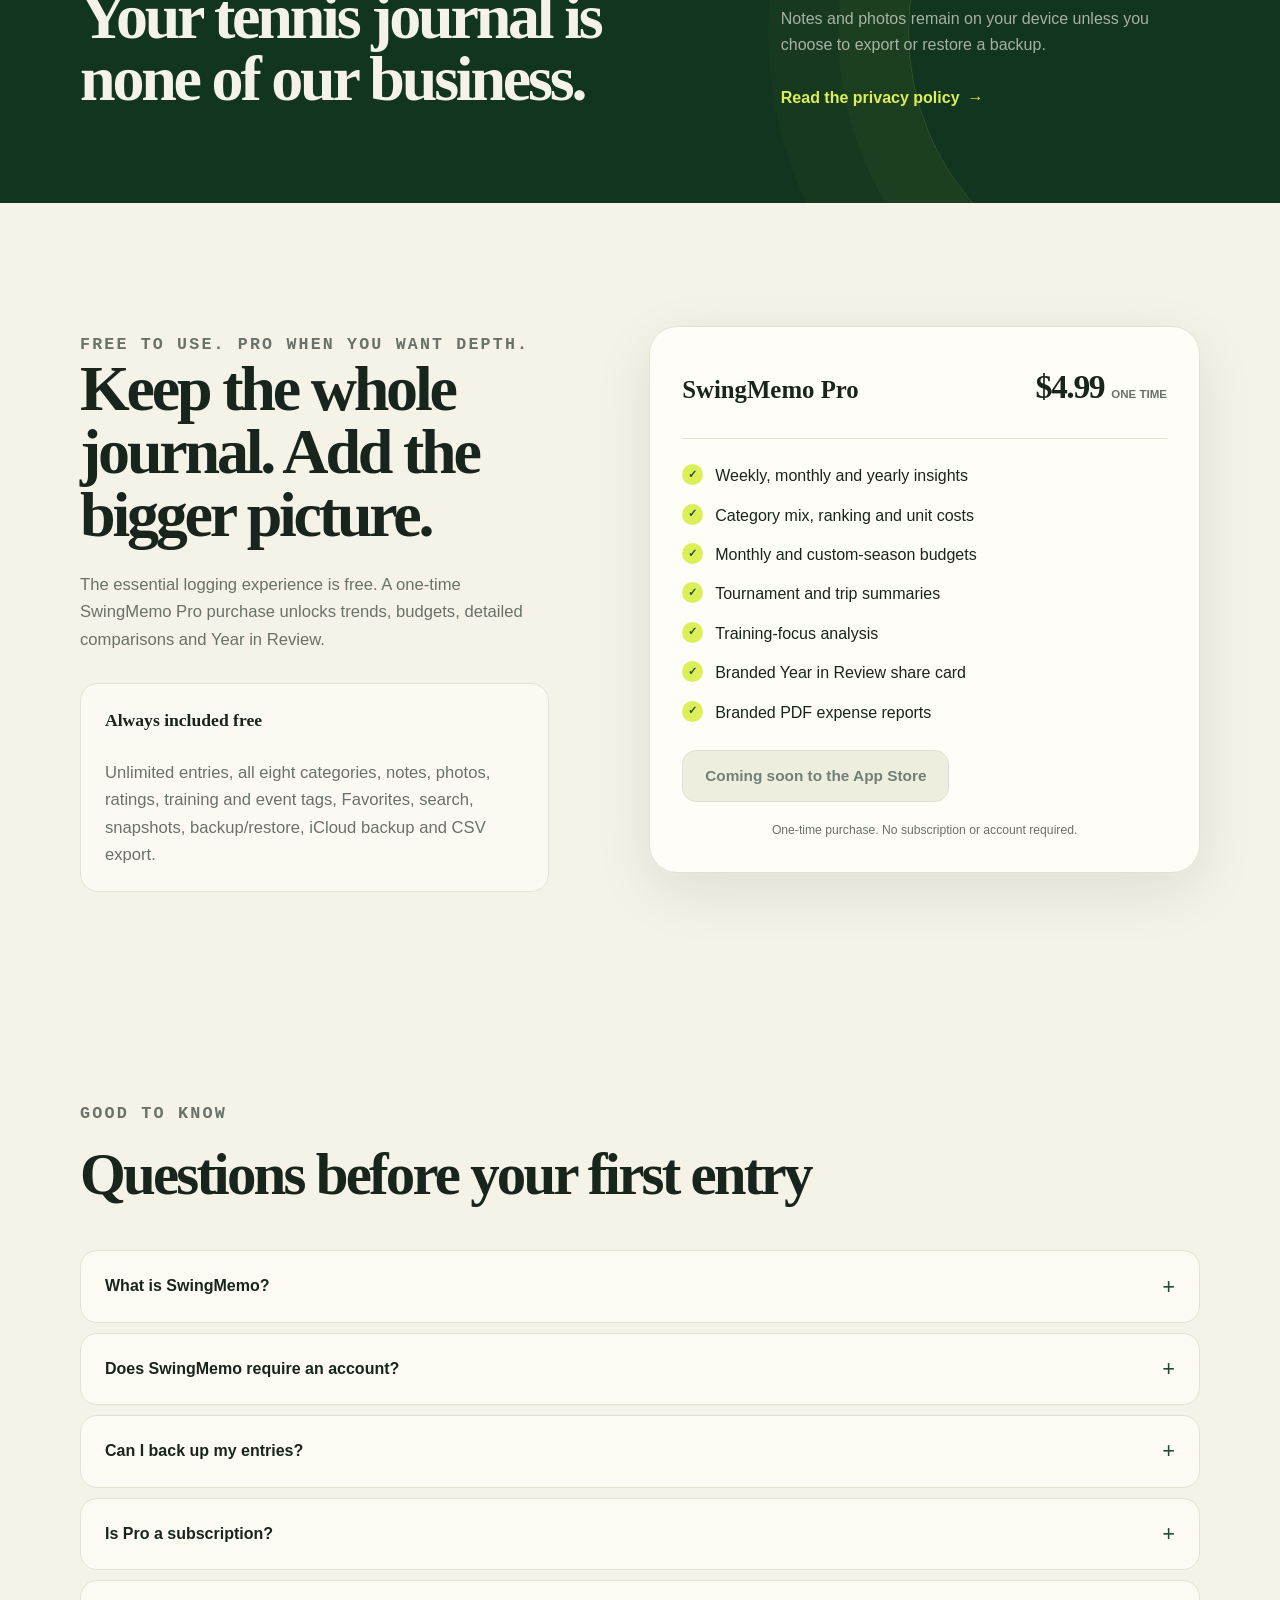
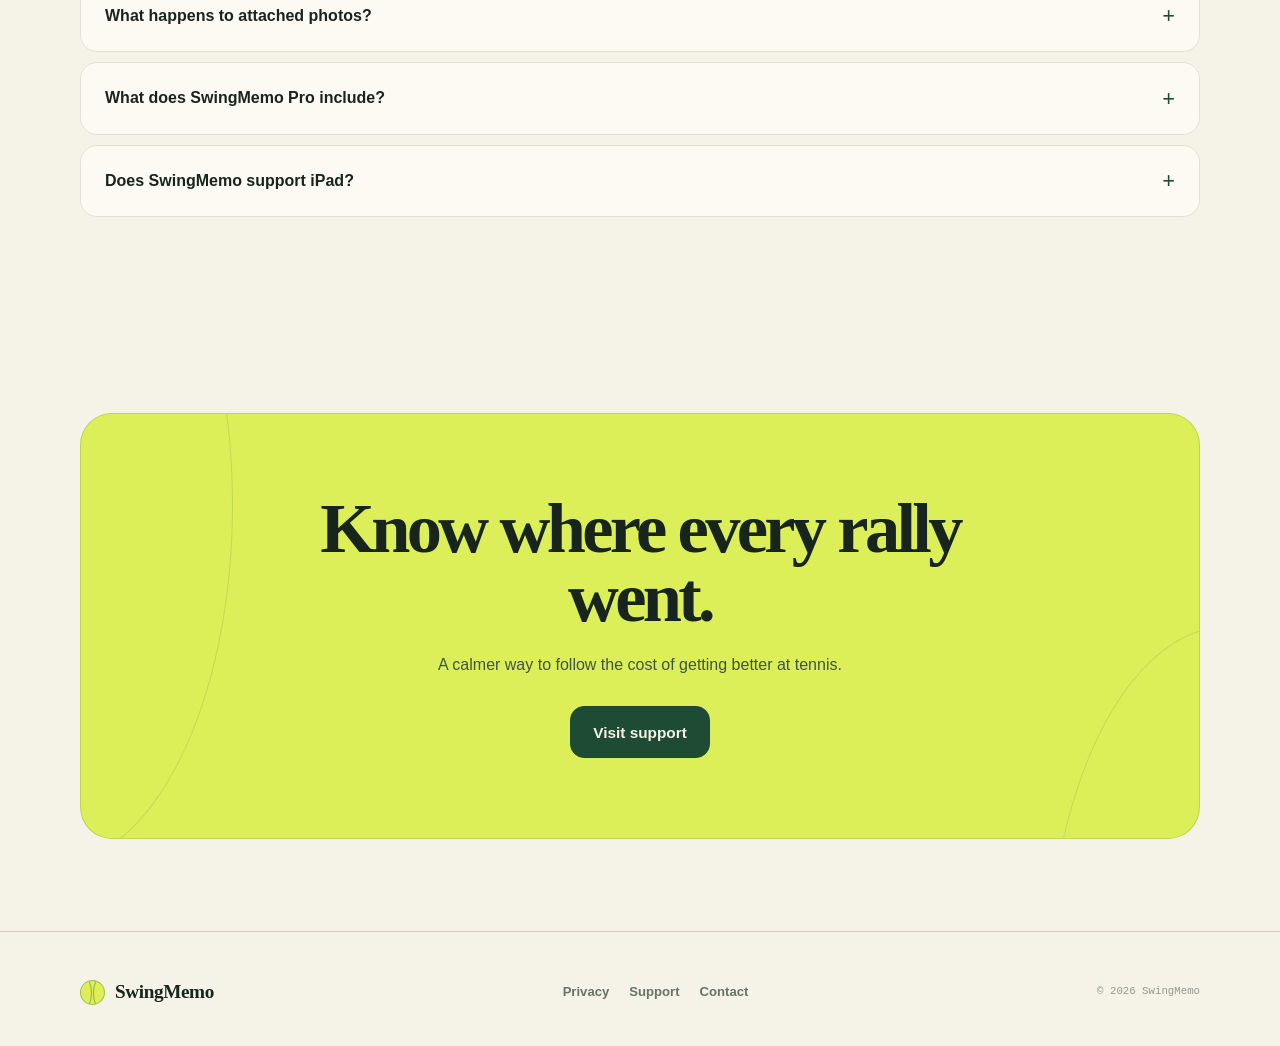
==== commit 70ec96b8: "Add files via upload" ====
--- a/index.html
+++ b/index.html
@@ -3,17 +3,111 @@
 <head>
   <meta charset="utf-8">
   <meta name="viewport" content="width=device-width, initial-scale=1">
-  <title>SwingMemo — Tennis Expense Journal</title>
-  <meta name="description" content="SwingMemo is a private, minimal tennis expense journal. Log court fees, coaching and gear in seconds, then see where your game budget goes.">
+  <title>SwingMemo — Tennis Expense Journal &amp; Budget Tracker</title>
+  <meta name="description" content="Track court fees, coaching, balls and tennis gear in seconds. SwingMemo is a private iPhone expense journal with ratings, tags, budgets, trends and backups.">
+  <meta name="keywords" content="tennis expense journal, tennis budget tracker, tennis spending app, court fees, coaching costs, tennis gear expenses, iPhone journal">
+  <meta name="author" content="SwingMemo">
+  <meta name="robots" content="index, follow, max-image-preview:large">
+  <meta name="application-name" content="SwingMemo">
+  <meta name="apple-mobile-web-app-title" content="SwingMemo">
   <meta name="theme-color" content="#f5f2e8">
   <meta name="color-scheme" content="light">
   <meta property="og:type" content="website">
-  <meta property="og:title" content="SwingMemo — Tennis Expense Journal">
-  <meta property="og:description" content="Track every court fee, lesson and can of balls in seconds. See what your tennis habit really costs.">
+  <meta property="og:title" content="SwingMemo — Tennis Expense Journal &amp; Budget Tracker">
+  <meta property="og:description" content="Track every court fee, lesson and can of balls in seconds. See what your tennis habit really costs with a private iPhone journal.">
   <meta property="og:site_name" content="SwingMemo">
+  <meta property="og:url" content="https://wbs21.github.io/swingmemo/">
+  <meta property="og:locale" content="en_US">
   <meta name="twitter:card" content="summary">
+  <meta name="twitter:title" content="SwingMemo — Tennis Expense Journal">
+  <meta name="twitter:description" content="Track court fees, coaching, balls and tennis gear in seconds, then understand your spending with SwingMemo.">
+  <!-- Pasted Google Search Console verification tag goes here. -->
+  <link rel="canonical" href="https://wbs21.github.io/swingmemo/">
   <link rel="icon" href="favicon.svg" type="image/svg+xml">
   <link rel="stylesheet" href="styles.css">
+  <script type="application/ld+json">
+    {
+      "@context": "https://schema.org",
+      "@graph": [
+        {
+          "@type": "WebSite",
+          "@id": "https://wbs21.github.io/swingmemo/#website",
+          "url": "https://wbs21.github.io/swingmemo/",
+          "name": "SwingMemo",
+          "inLanguage": "en-US"
+        },
+        {
+          "@type": "SoftwareApplication",
+          "@id": "https://wbs21.github.io/swingmemo/#app",
+          "name": "SwingMemo",
+          "url": "https://wbs21.github.io/swingmemo/",
+          "description": "A private tennis expense journal for logging court fees, coaching, balls, rackets, apparel, shoes and gear, with optional Pro spending insights.",
+          "applicationCategory": "FinanceApplication",
+          "applicationSubCategory": "Personal finance",
+          "operatingSystem": "iOS 17 or later",
+          "isAccessibleForFree": true,
+          "inLanguage": "en-US",
+          "featureList": [
+            "Fast expense logging",
+            "Eight tennis-specific categories",
+            "Notes, photos, ratings and training tags",
+            "Tournament and trip grouping",
+            "Search and filters",
+            "Backup, restore, iCloud backup and CSV export",
+            "Weekly, monthly and yearly spending insights",
+            "Monthly and custom-season budgets",
+            "Year in Review and PDF reports"
+          ],
+          "offers": {
+            "@type": "Offer",
+            "price": "0",
+            "priceCurrency": "USD",
+            "description": "Free app with an optional one-time SwingMemo Pro purchase for $4.99."
+          },
+          "privacyPolicy": "https://wbs21.github.io/swingmemo/privacy.html",
+          "softwareHelp": "https://wbs21.github.io/swingmemo/support.html"
+        },
+        {
+          "@type": "FAQPage",
+          "@id": "https://wbs21.github.io/swingmemo/#faq",
+          "mainEntity": [
+            {
+              "@type": "Question",
+              "name": "What is SwingMemo?",
+              "acceptedAnswer": {
+                "@type": "Answer",
+                "text": "SwingMemo is a tennis expense journal for iPhone. It records court fees, coaching, balls, rackets, apparel, shoes, gear and other tennis costs, then helps users understand spending with optional Pro analysis."
+              }
+            },
+            {
+              "@type": "Question",
+              "name": "Does SwingMemo require an account?",
+              "acceptedAnswer": {
+                "@type": "Answer",
+                "text": "No. SwingMemo works without registration and stores the journal locally on the iPhone."
+              }
+            },
+            {
+              "@type": "Question",
+              "name": "Can I back up my entries?",
+              "acceptedAnswer": {
+                "@type": "Answer",
+                "text": "Yes. SwingMemo supports full local backup and restore, seven-day local snapshots, optional iCloud Drive backup and CSV export."
+              }
+            },
+            {
+              "@type": "Question",
+              "name": "Is SwingMemo Pro a subscription?",
+              "acceptedAnswer": {
+                "@type": "Answer",
+                "text": "No. SwingMemo Pro is a one-time $4.99 in-app purchase with no recurring subscription."
+              }
+            }
+          ]
+        }
+      ]
+    }
+  </script>
 </head>
 <body>
   <a class="skip-link" href="#main">Skip to content</a>
@@ -26,6 +120,7 @@
       </a>
       <div class="nav-links">
         <a href="#features">Features</a>
+        <a href="#pro">Pro</a>
         <a href="#privacy">Privacy</a>
         <a href="support.html">Support</a>
       </div>
@@ -116,6 +211,94 @@
       </div>
     </section>
 
+    <section class="section container" id="feature-tour" aria-labelledby="feature-tour-title">
+      <div class="section-heading">
+        <p class="eyebrow">The complete journal</p>
+        <h2 id="feature-tour-title">Everything you need to remember the season.</h2>
+        <p>SwingMemo handles the quick everyday entry and the useful details around it. Core journaling is free; deeper analysis is available through one Pro purchase.</p>
+      </div>
+
+      <div class="feature-catalog">
+        <article class="catalog-card">
+          <span class="catalog-label">Included free · Journal</span>
+          <h3>Fast, tennis-specific logging</h3>
+          <p>A focused entry screen built around the costs that actually show up in a tennis life.</p>
+          <ul class="catalog-list">
+            <li><strong>Eight fixed categories</strong> Court, Coach, Balls, Racket, Apparel, Shoes, Gear and Other.</li>
+            <li><strong>Custom amount keypad</strong> Enter USD amounts with a date, quantity and category-aware units.</li>
+            <li><strong>Optional context</strong> Add a short note, named subject, 1–5 star rating and one photo.</li>
+            <li><strong>Training focus</strong> Tag court sessions and coaching with Serve, Return, Forehand, Backhand, Volley, Footwork, Match Play or Fitness.</li>
+            <li><strong>Tournament and trip tags</strong> Group entry fees, travel, accommodation, coaching and gear under one event.</li>
+            <li><strong>Fast repeat and recovery</strong> Long-press the home action to repeat the last entry, and undo a swipe-to-delete for five seconds.</li>
+          </ul>
+          <div class="category-strip" aria-label="SwingMemo categories">
+            <span>Court</span><span>Coach</span><span>Balls</span><span>Racket</span>
+            <span>Apparel</span><span>Shoes</span><span>Gear</span><span>Other</span>
+          </div>
+        </article>
+
+        <article class="catalog-card">
+          <span class="catalog-label">Included free · Memory</span>
+          <h3>Find the places and gear worth repeating</h3>
+          <p>Go beyond an amount and keep the people, products and sessions that shaped the spend.</p>
+          <ul class="catalog-list">
+            <li><strong>Favorites</strong> See average ratings, rating counts and a timeline for each court, coach, ball, racket, shoe or gear item.</li>
+            <li><strong>Subject history</strong> Revisit every entry for a rated subject, including notes and photos.</li>
+            <li><strong>All Entries</strong> Search across notes, subjects, categories and tags, then filter by category or time.</li>
+            <li><strong>Photo workflow</strong> Take a photo or choose one from the library, crop it, resize to a 1600-pixel maximum edge, compress it and strip metadata.</li>
+            <li><strong>Edit and delete</strong> Update any detail later from the record detail screen, with immediate local saving.</li>
+          </ul>
+        </article>
+
+        <article class="catalog-card">
+          <span class="catalog-label">Included free · Ownership</span>
+          <h3>Keep control of your journal</h3>
+          <p>There is no account or developer server. Your data leaves the app only when you choose an export or backup destination.</p>
+          <ul class="catalog-list">
+            <li><strong>Seven-day snapshots</strong> A local snapshot is created on each active day; the latest seven active days are retained.</li>
+            <li><strong>Full backup and restore</strong> Export a single <code>.swingmemo</code> file with records, settings and compressed photos.</li>
+            <li><strong>Merge-safe restore</strong> Missing records are imported, duplicates are skipped and existing records are not overwritten.</li>
+            <li><strong>Optional iCloud Drive backup</strong> Write a backup to your private iCloud container only when you choose to.</li>
+            <li><strong>CSV export</strong> Open the journal in a spreadsheet for personal accounting or sorting.</li>
+            <li><strong>Privacy-first storage</strong> No login, ads, analytics, tracking SDKs or developer-operated user-data server.</li>
+          </ul>
+        </article>
+
+        <article class="catalog-card pro">
+          <span class="catalog-label">SwingMemo Pro · One-time</span>
+          <h3>Turn entries into useful decisions</h3>
+          <p>Pro adds analysis and season tools without hiding your original journal behind a subscription.</p>
+          <ul class="catalog-list">
+            <li><strong>Week, month and year views</strong> See total spend, record count, quantity, average entry and comparison with the previous period.</li>
+            <li><strong>Trends and category mix</strong> Follow daily or monthly patterns, ranking, share of spend and unit costs.</li>
+            <li><strong>Monthly and custom-season budgets</strong> Set a target and follow the remaining room in the period that matters to you.</li>
+            <li><strong>Tournament and trip summaries</strong> Review the total and record count for every named event.</li>
+            <li><strong>Training-focus analysis</strong> Compare spending across the skills you are actively practicing.</li>
+            <li><strong>Year in Review</strong> Generate a branded annual recap and share-card PNG.</li>
+            <li><strong>PDF expense reports</strong> Create a season or period report with summaries, categories, events, favorites and the complete entry list.</li>
+          </ul>
+        </article>
+      </div>
+
+      <div class="workflow" aria-label="How SwingMemo works">
+        <article class="workflow-step">
+          <span>01 / LOG</span>
+          <h3>Start with the amount</h3>
+          <p>Choose a category, enter the cost and keep the defaults when speed matters.</p>
+        </article>
+        <article class="workflow-step">
+          <span>02 / REMEMBER</span>
+          <h3>Add only the context you want</h3>
+          <p>Attach a note, photo, rating, training focus or event tag without slowing down a quick entry.</p>
+        </article>
+        <article class="workflow-step">
+          <span>03 / UNDERSTAND</span>
+          <h3>See the bigger picture later</h3>
+          <p>Search, compare and review the costs behind your courts, coaches, events and improvement.</p>
+        </article>
+      </div>
+    </section>
+
     <section class="section-tight container" aria-label="SwingMemo product principles">
       <div class="metrics">
         <div class="metric">
@@ -146,12 +329,16 @@
       </div>
     </section>
 
-    <section class="section container" aria-labelledby="pricing-title">
+    <section class="section container" id="pro" aria-labelledby="pricing-title">
       <div class="pricing">
         <div class="pricing-copy">
           <p class="eyebrow">Free to use. Pro when you want depth.</p>
           <h2 id="pricing-title">Keep the whole journal. Add the bigger picture.</h2>
           <p>The essential logging experience is free. A one-time SwingMemo Pro purchase unlocks trends, budgets, detailed comparisons and Year in Review.</p>
+          <div class="free-includes">
+            <strong>Always included free</strong>
+            <p>Unlimited entries, all eight categories, notes, photos, ratings, training and event tags, Favorites, search, snapshots, backup/restore, iCloud backup and CSV export.</p>
+          </div>
         </div>
         <div class="price-card">
           <div class="price-card-header">
@@ -165,6 +352,7 @@
             <li>Tournament and trip summaries</li>
             <li>Training-focus analysis</li>
             <li>Branded Year in Review share card</li>
+            <li>Branded PDF expense reports</li>
           </ul>
           <span class="button disabled" aria-label="Coming soon to the App Store">Coming soon to the App Store</span>
           <p class="price-footnote">One-time purchase. No subscription or account required.</p>
@@ -172,19 +360,23 @@
       </div>
     </section>
 
-    <section class="section container" aria-labelledby="faq-title">
+    <section class="section container" id="faq" aria-labelledby="faq-title">
       <div class="section-heading">
         <p class="eyebrow">Good to know</p>
         <h2 id="faq-title">Questions before your first entry</h2>
       </div>
       <div class="faq-list">
         <details>
+          <summary>What is SwingMemo?</summary>
+          <p>SwingMemo is a tennis expense journal for iPhone. It records court fees, coaching, balls, rackets, apparel, shoes, gear and other tennis costs, then offers optional Pro tools for understanding the season.</p>
+        </details>
+        <details>
           <summary>Does SwingMemo require an account?</summary>
           <p>No. The app works without registration and stores your journal locally on your iPhone.</p>
         </details>
         <details>
           <summary>Can I back up my entries?</summary>
-          <p>Yes. You can create a complete SwingMemo backup, export a CSV, or keep daily local snapshots. See the support page for restore guidance.</p>
+          <p>Yes. You can create a complete SwingMemo backup, keep seven days of local snapshots, use optional private iCloud Drive backup, or export a CSV. See the support page for restore guidance.</p>
         </details>
         <details>
           <summary>Is Pro a subscription?</summary>
@@ -193,6 +385,14 @@
         <details>
           <summary>What happens to attached photos?</summary>
           <p>Photos are cropped, resized to a maximum 1600-pixel edge, compressed as JPEG and stripped of metadata before SwingMemo stores them.</p>
+        </details>
+        <details>
+          <summary>What does SwingMemo Pro include?</summary>
+          <p>Pro adds weekly, monthly and yearly trends, category mix and unit costs, monthly and custom-season budgets, event and training-focus summaries, Year in Review and branded PDF expense reports.</p>
+        </details>
+        <details>
+          <summary>Does SwingMemo support iPad?</summary>
+          <p>SwingMemo is designed for iPhone and requires iOS 17 or later. The current release does not include a dedicated iPad layout.</p>
         </details>
       </div>
     </section>
--- a/styles.css
+++ b/styles.css
@@ -605,6 +605,158 @@
   color: rgba(245, 242, 232, 0.35);
 }
 
+.feature-catalog {
+  display: grid;
+  grid-template-columns: repeat(2, minmax(0, 1fr));
+  gap: 16px;
+}
+
+.catalog-card {
+  padding: 30px;
+  background: rgba(255, 253, 248, 0.84);
+  border: 1px solid var(--line);
+  border-radius: var(--radius);
+}
+
+.catalog-card.pro {
+  background:
+    linear-gradient(145deg, rgba(220, 239, 89, 0.22), transparent 46%),
+    var(--card);
+}
+
+.catalog-label {
+  display: inline-block;
+  margin-bottom: 22px;
+  padding: 5px 9px;
+  color: var(--forest);
+  background: var(--surface-tint);
+  border-radius: 999px;
+  font-family: var(--mono);
+  font-size: 0.62rem;
+  font-weight: 700;
+  letter-spacing: 0.08em;
+  text-transform: uppercase;
+}
+
+.catalog-card.pro .catalog-label {
+  background: var(--tennis);
+}
+
+.catalog-card h3 {
+  margin: 0 0 10px;
+  font-family: var(--serif);
+  font-size: 1.7rem;
+  letter-spacing: -0.03em;
+}
+
+.catalog-card > p {
+  margin: 0 0 22px;
+  color: var(--muted);
+}
+
+.catalog-list {
+  display: grid;
+  gap: 14px;
+  margin: 0;
+  padding: 0;
+  list-style: none;
+}
+
+.catalog-list li {
+  position: relative;
+  padding-left: 24px;
+  color: #48564c;
+}
+
+.catalog-list li::before {
+  position: absolute;
+  top: 0.64em;
+  left: 0;
+  width: 7px;
+  height: 7px;
+  background: var(--forest);
+  border-radius: 50%;
+  content: "";
+}
+
+.catalog-list strong {
+  display: block;
+  color: var(--ink);
+  font-weight: 700;
+}
+
+.category-strip {
+  display: flex;
+  flex-wrap: wrap;
+  gap: 8px;
+  margin-top: 24px;
+}
+
+.category-strip span {
+  padding: 8px 13px;
+  color: var(--forest);
+  background: var(--paper-raised);
+  border: 1px solid var(--line);
+  border-radius: 999px;
+  font-size: 0.78rem;
+  font-weight: 700;
+}
+
+.workflow {
+  display: grid;
+  grid-template-columns: repeat(3, minmax(0, 1fr));
+  gap: 16px;
+  margin-top: 44px;
+}
+
+.workflow-step {
+  padding: 26px 0;
+  border-top: 1px solid var(--line-strong);
+}
+
+.workflow-step span {
+  display: block;
+  margin-bottom: 28px;
+  color: var(--forest);
+  font-family: var(--mono);
+  font-size: 0.66rem;
+  font-weight: 700;
+  letter-spacing: 0.08em;
+}
+
+.workflow-step h3 {
+  margin: 0 0 8px;
+  font-family: var(--serif);
+  font-size: 1.4rem;
+  letter-spacing: -0.025em;
+}
+
+.workflow-step p {
+  margin: 0;
+  color: var(--muted);
+  font-size: 0.94rem;
+}
+
+.free-includes {
+  margin-top: 30px;
+  padding: 22px 24px;
+  background: rgba(255, 253, 248, 0.7);
+  border: 1px solid var(--line);
+  border-radius: 18px;
+}
+
+.free-includes strong {
+  display: block;
+  margin-bottom: 6px;
+  font-family: var(--serif);
+  font-size: 1.1rem;
+}
+
+.free-includes p {
+  margin: 0;
+  font-size: 0.88rem;
+}
+
 .metrics {
   display: grid;
   grid-template-columns: repeat(3, 1fr);
@@ -1330,6 +1482,23 @@
     grid-column: auto;
   }
 
+  .feature-catalog {
+    grid-template-columns: 1fr;
+  }
+
+  .workflow {
+    grid-template-columns: 1fr;
+    margin-top: 28px;
+  }
+
+  .workflow-step {
+    padding-block: 22px;
+  }
+
+  .workflow-step span {
+    margin-bottom: 12px;
+  }
+
   .feature-icon {
     margin-bottom: 38px;
   }
